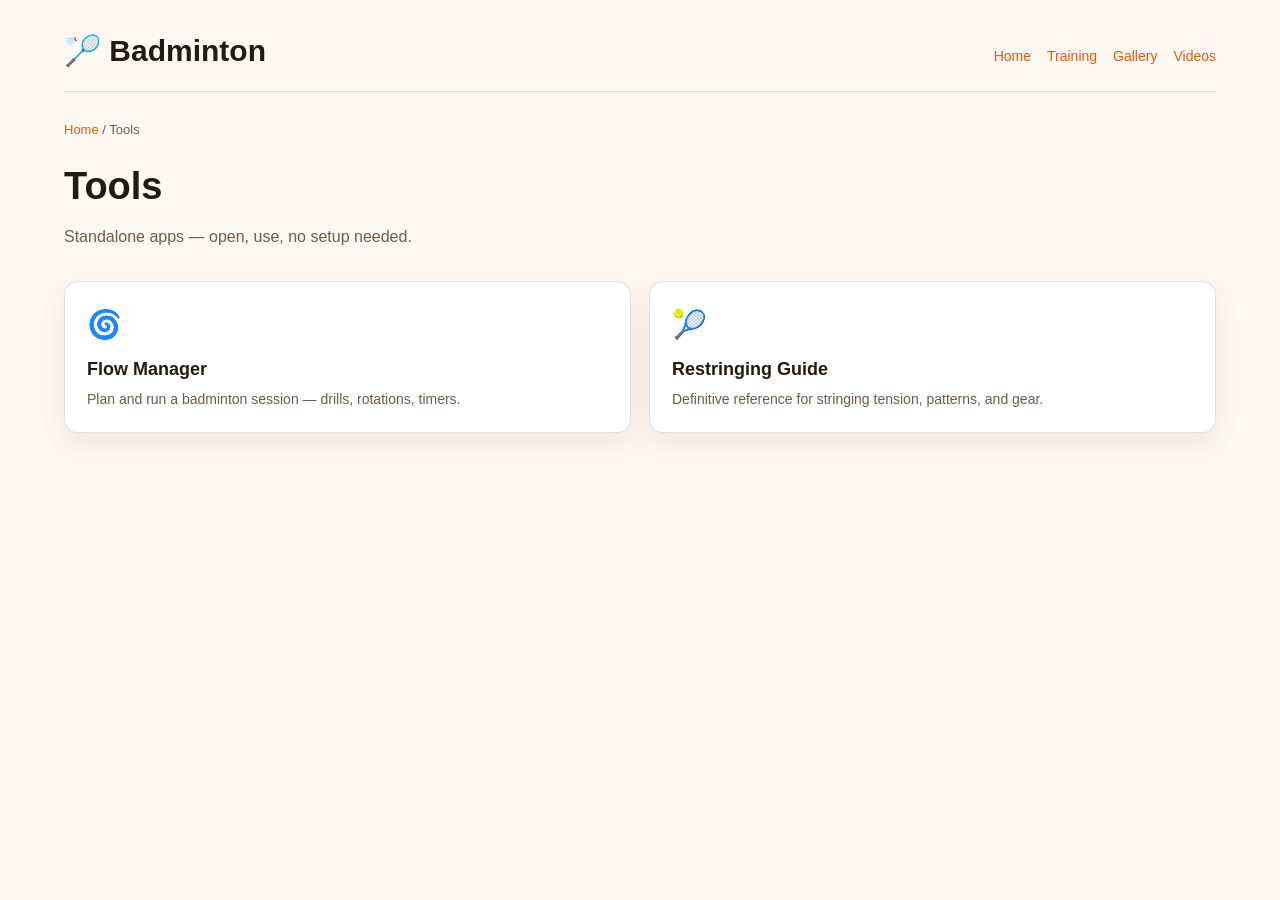
==== tools/index.html @ 5573d3bd "Build badminton.chintangurjar.com site structure Landing page, tools migration, plain-JS Shuttle Sta" ====
<!DOCTYPE html>
<html lang="en">
<head>
  <meta charset="UTF-8">
  <meta name="viewport" content="width=device-width, initial-scale=1.0, viewport-fit=cover">
  <title>Tools — Badminton</title>
  <link rel="stylesheet" href="../assets/css/site.css">
</head>
<body>
  <header class="site-header">
    <div class="brand"><a href="../index.html">🏸 Badminton</a></div>
    <nav>
      <a href="../index.html">Home</a>
      <a href="../training/index.html">Training</a>
      <a href="../media/gallery.html">Gallery</a>
      <a href="../videos/index.html">Videos</a>
    </nav>
  </header>

  <p class="breadcrumb"><a href="../index.html">Home</a> / Tools</p>
  <h1>Tools</h1>
  <p class="tagline">Standalone apps — open, use, no setup needed.</p>

  <div class="card-grid">
    <a class="card" href="flow-manager.html">
      <div class="icon">🌀</div>
      <h3>Flow Manager</h3>
      <p>Plan and run a badminton session — drills, rotations, timers.</p>
    </a>
    <a class="card" href="string-guide.html">
      <div class="icon">🎾</div>
      <h3>Restringing Guide</h3>
      <p>Definitive reference for stringing tension, patterns, and gear.</p>
    </a>
  </div>
</body>
</html>
---- assets/css/site.css ----
:root {
  --bg: #fdf8f1;
  --surface: #ffffff;
  --ink: #241a10;
  --muted: #6b5c4c;
  --accent: #e8590c;
  --accent-ink: #ffffff;
  --line: rgba(36, 26, 16, 0.12);
  --radius: 14px;
  --shadow: 0 10px 30px rgba(36, 26, 16, 0.08);
  --sans: "Nunito", -apple-system, BlinkMacSystemFont, "Segoe UI", Roboto, Helvetica, Arial, sans-serif;
  --display: "Baloo 2", var(--sans);
}

* { box-sizing: border-box; }

html, body {
  margin: 0;
  padding: 0;
  background: var(--bg);
  color: var(--ink);
  font-family: var(--sans);
  line-height: 1.5;
}

body {
  padding: 0 5% 60px;
}

a { color: var(--accent); text-decoration: none; }
a:hover { text-decoration: underline; }

img { max-width: 100%; display: block; }

.site-header {
  display: flex;
  align-items: baseline;
  justify-content: space-between;
  flex-wrap: wrap;
  gap: 8px;
  padding: 28px 0 18px;
  border-bottom: 1px solid var(--line);
  margin-bottom: 28px;
}

.site-header .brand {
  font-family: var(--display);
  font-size: clamp(22px, 4vw, 30px);
  font-weight: 700;
  color: var(--ink);
}

.site-header .brand a { color: inherit; text-decoration: none; }

.site-header nav {
  display: flex;
  gap: 16px;
  flex-wrap: wrap;
  font-size: 14px;
}

.breadcrumb {
  font-size: 13px;
  color: var(--muted);
  margin-bottom: 18px;
}

h1 {
  font-family: var(--display);
  font-size: clamp(26px, 5vw, 38px);
  margin: 0 0 10px;
}

h2 {
  font-family: var(--display);
  font-size: clamp(20px, 3.5vw, 26px);
  margin: 0 0 12px;
}

.tagline {
  color: var(--muted);
  margin: 0 0 32px;
  font-size: 16px;
}

.card-grid {
  display: grid;
  grid-template-columns: repeat(auto-fit, minmax(240px, 1fr));
  gap: 18px;
  margin: 24px 0;
}

.card {
  display: block;
  background: var(--surface);
  border: 1px solid var(--line);
  border-radius: var(--radius);
  padding: 22px;
  box-shadow: var(--shadow);
  color: var(--ink);
  text-decoration: none;
  transition: transform 0.15s ease, box-shadow 0.15s ease;
}

.card:hover {
  transform: translateY(-2px);
  box-shadow: 0 14px 34px rgba(36, 26, 16, 0.12);
  text-decoration: none;
}

.card .icon { font-size: 28px; margin-bottom: 10px; }

.card h3 {
  font-family: var(--display);
  margin: 0 0 6px;
  font-size: 18px;
}

.card p {
  margin: 0;
  color: var(--muted);
  font-size: 14px;
}

.empty-state {
  color: var(--muted);
  border: 1px dashed var(--line);
  border-radius: var(--radius);
  padding: 24px;
  text-align: center;
  font-size: 14px;
}

/* tag filter chips, shared by gallery + videos */
.tag-filter {
  display: flex;
  flex-wrap: wrap;
  gap: 8px;
  margin: 0 0 22px;
}

.tag-chip {
  border: 1px solid var(--line);
  background: var(--surface);
  color: var(--muted);
  border-radius: 999px;
  padding: 6px 14px;
  font-size: 13px;
  cursor: pointer;
}

.tag-chip.active {
  background: var(--accent);
  border-color: var(--accent);
  color: var(--accent-ink);
}

.media-grid {
  display: grid;
  grid-template-columns: repeat(auto-fill, minmax(200px, 1fr));
  gap: 14px;
}

.media-item {
  background: var(--surface);
  border: 1px solid var(--line);
  border-radius: var(--radius);
  overflow: hidden;
  box-shadow: var(--shadow);
}

.media-item img {
  width: 100%;
  aspect-ratio: 4 / 3;
  object-fit: cover;
  background: var(--line);
}

.media-item .meta {
  padding: 10px 12px;
  font-size: 13px;
}

.media-item .meta .title { font-weight: 700; }
.media-item .meta .date { color: var(--muted); font-size: 12px; }

[hidden] { display: none !important; }
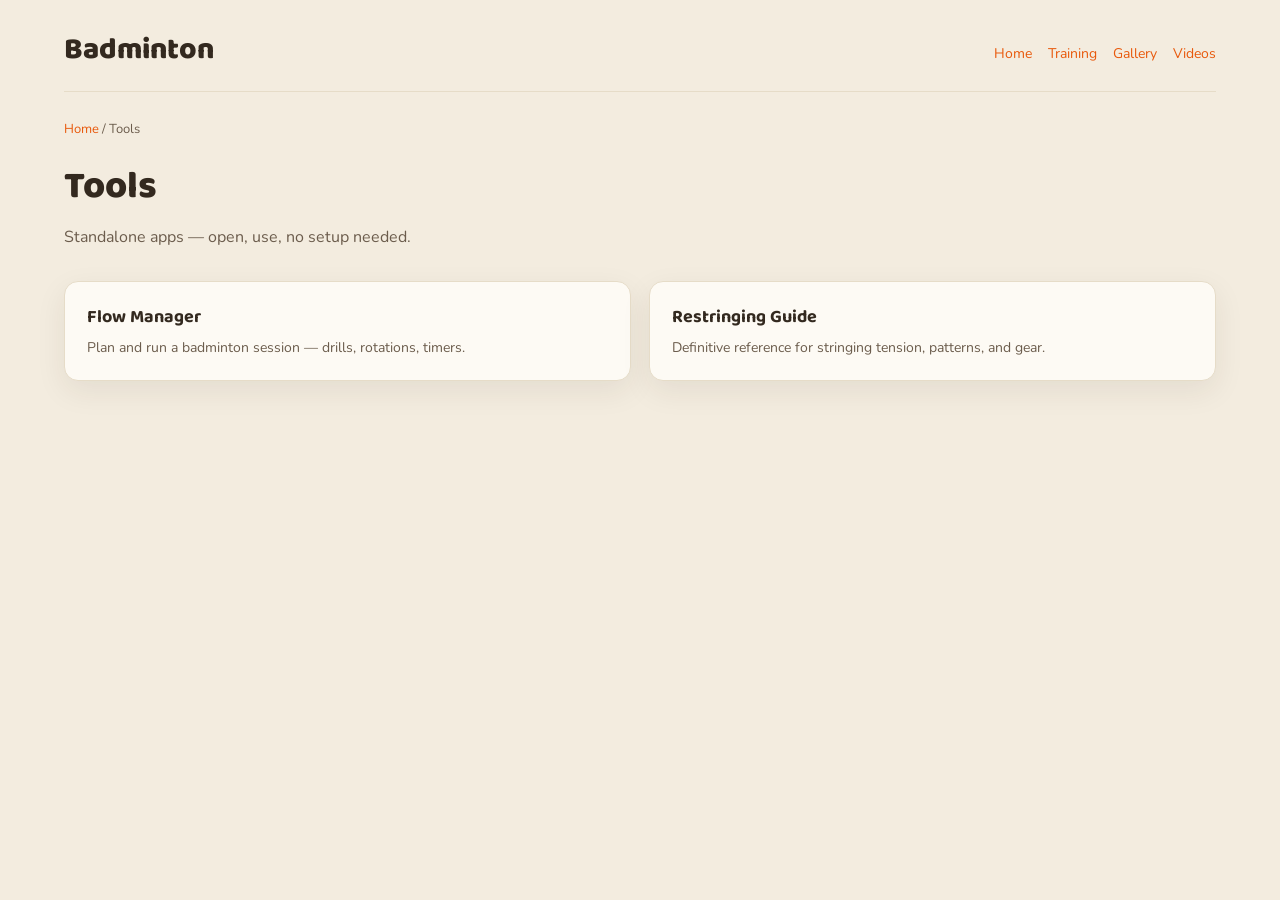
==== commit 88848c4a: "Unify theme, drop public README, add about + first video - Remove README.md from the published repo " ====
--- a/tools/index.html
+++ b/tools/index.html
@@ -8,7 +8,7 @@
 </head>
 <body>
   <header class="site-header">
-    <div class="brand"><a href="../index.html">🏸 Badminton</a></div>
+    <div class="brand"><a href="../index.html">Badminton</a></div>
     <nav>
       <a href="../index.html">Home</a>
       <a href="../training/index.html">Training</a>
@@ -23,12 +23,10 @@
 
   <div class="card-grid">
     <a class="card" href="flow-manager.html">
-      <div class="icon">🌀</div>
       <h3>Flow Manager</h3>
       <p>Plan and run a badminton session — drills, rotations, timers.</p>
     </a>
     <a class="card" href="string-guide.html">
-      <div class="icon">🎾</div>
       <h3>Restringing Guide</h3>
       <p>Definitive reference for stringing tension, patterns, and gear.</p>
     </a>
--- a/assets/css/site.css
+++ b/assets/css/site.css
@@ -1,13 +1,20 @@
+@import url('https://fonts.googleapis.com/css2?family=Baloo+2:wght@600;700;800&family=Nunito:ital,wght@0,400;0,600;0,700;0,800;1,400&display=swap');
+
 :root {
-  --bg: #fdf8f1;
-  --surface: #ffffff;
-  --ink: #241a10;
+  --bg: #f3ecdf;
+  --surface: #fdfaf4;
+  --ink: #33291f;
   --muted: #6b5c4c;
   --accent: #e8590c;
+  --accent-dark: #b23f00;
   --accent-ink: #ffffff;
-  --line: rgba(36, 26, 16, 0.12);
+  --line: #e6dcc8;
+  --teal: #0b7285;
+  --purple: #5f3dc4;
+  --green: #2b8a3e;
+  --amber: #f0a202;
   --radius: 14px;
-  --shadow: 0 10px 30px rgba(36, 26, 16, 0.08);
+  --shadow: 0 10px 30px rgba(51, 41, 31, 0.08);
   --sans: "Nunito", -apple-system, BlinkMacSystemFont, "Segoe UI", Roboto, Helvetica, Arial, sans-serif;
   --display: "Baloo 2", var(--sans);
 }
@@ -28,7 +35,7 @@
 }
 
 a { color: var(--accent); text-decoration: none; }
-a:hover { text-decoration: underline; }
+a:hover { color: var(--accent-dark); text-decoration: underline; }
 
 img { max-width: 100%; display: block; }
 
@@ -45,8 +52,8 @@
 
 .site-header .brand {
   font-family: var(--display);
+  font-weight: 800;
   font-size: clamp(22px, 4vw, 30px);
-  font-weight: 700;
   color: var(--ink);
 }
 
@@ -67,12 +74,14 @@
 
 h1 {
   font-family: var(--display);
+  font-weight: 800;
   font-size: clamp(26px, 5vw, 38px);
   margin: 0 0 10px;
 }
 
 h2 {
   font-family: var(--display);
+  font-weight: 800;
   font-size: clamp(20px, 3.5vw, 26px);
   margin: 0 0 12px;
 }
@@ -82,6 +91,19 @@
   margin: 0 0 32px;
   font-size: 16px;
 }
+
+.about {
+  background: var(--surface);
+  border: 1px solid var(--line);
+  border-radius: var(--radius);
+  padding: 22px 26px;
+  margin: 0 0 32px;
+  box-shadow: var(--shadow);
+}
+
+.about h2 { margin-top: 0; }
+.about p { margin: 0 0 10px; }
+.about p:last-child { margin-bottom: 0; }
 
 .card-grid {
   display: grid;
@@ -99,19 +121,18 @@
   box-shadow: var(--shadow);
   color: var(--ink);
   text-decoration: none;
-  transition: transform 0.15s ease, box-shadow 0.15s ease;
+  transition: transform 0.15s ease, border-color 0.15s ease;
 }
 
 .card:hover {
   transform: translateY(-2px);
-  box-shadow: 0 14px 34px rgba(36, 26, 16, 0.12);
+  border-color: var(--accent);
   text-decoration: none;
 }
 
-.card .icon { font-size: 28px; margin-bottom: 10px; }
-
 .card h3 {
   font-family: var(--display);
+  font-weight: 700;
   margin: 0 0 6px;
   font-size: 18px;
 }
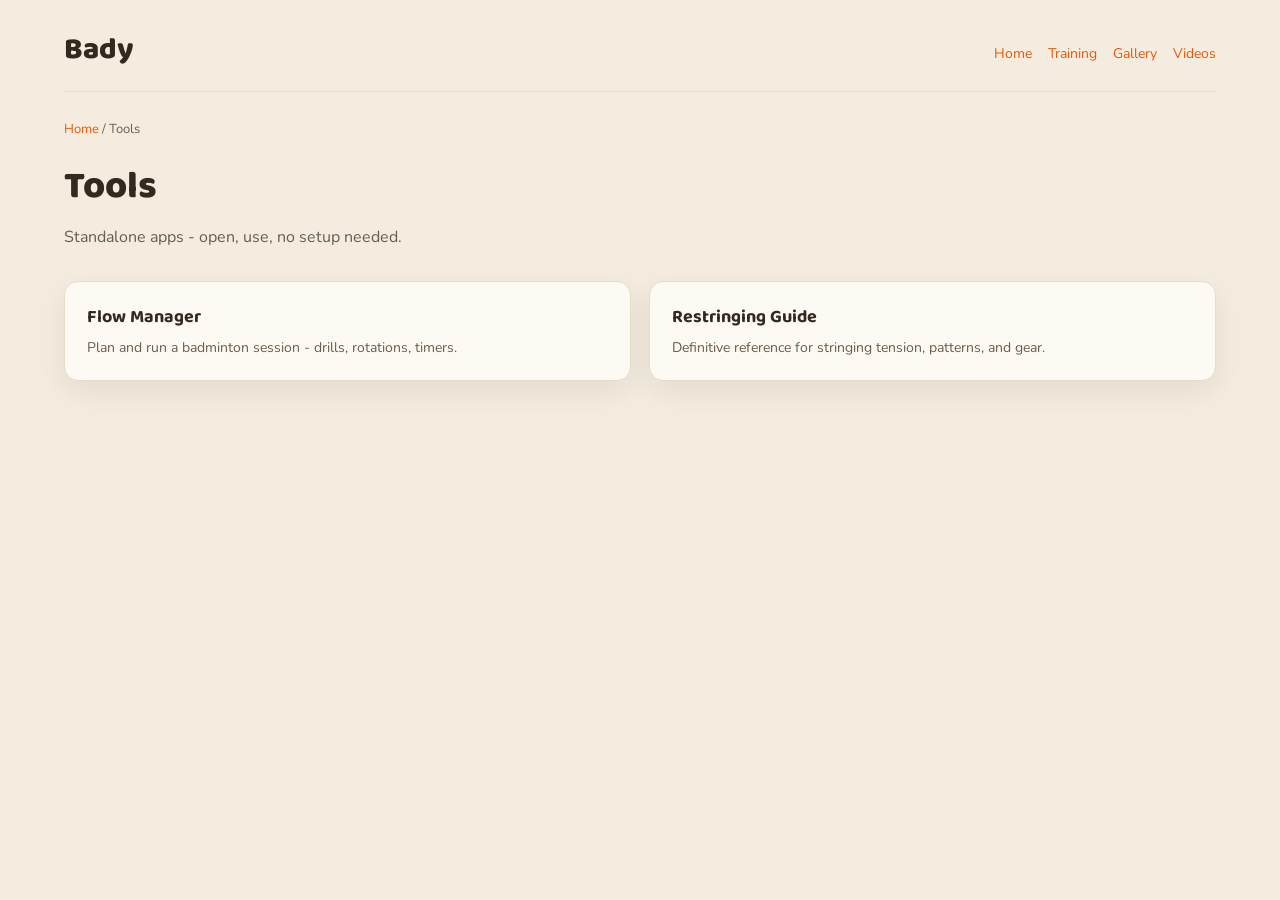
==== commit 3923bdd2: "Rebrand to Bady, reskin tool pages, fix gallery lightbox - Single site name "Bady" everywhere instea" ====
--- a/tools/index.html
+++ b/tools/index.html
@@ -3,12 +3,12 @@
 <head>
   <meta charset="UTF-8">
   <meta name="viewport" content="width=device-width, initial-scale=1.0, viewport-fit=cover">
-  <title>Tools — Badminton</title>
+  <title>Tools - Bady</title>
   <link rel="stylesheet" href="../assets/css/site.css">
 </head>
 <body>
   <header class="site-header">
-    <div class="brand"><a href="../index.html">Badminton</a></div>
+    <div class="brand"><a href="../index.html">Bady</a></div>
     <nav>
       <a href="../index.html">Home</a>
       <a href="../training/index.html">Training</a>
@@ -19,12 +19,12 @@
 
   <p class="breadcrumb"><a href="../index.html">Home</a> / Tools</p>
   <h1>Tools</h1>
-  <p class="tagline">Standalone apps — open, use, no setup needed.</p>
+  <p class="tagline">Standalone apps - open, use, no setup needed.</p>
 
   <div class="card-grid">
     <a class="card" href="flow-manager.html">
       <h3>Flow Manager</h3>
-      <p>Plan and run a badminton session — drills, rotations, timers.</p>
+      <p>Plan and run a badminton session - drills, rotations, timers.</p>
     </a>
     <a class="card" href="string-guide.html">
       <h3>Restringing Guide</h3>
--- a/assets/css/site.css
+++ b/assets/css/site.css
@@ -195,6 +195,7 @@
   aspect-ratio: 4 / 3;
   object-fit: cover;
   background: var(--line);
+  cursor: zoom-in;
 }
 
 .media-item .meta {
@@ -205,4 +206,38 @@
 .media-item .meta .title { font-weight: 700; }
 .media-item .meta .date { color: var(--muted); font-size: 12px; }
 
+.lightbox {
+  position: fixed;
+  inset: 0;
+  background: rgba(51, 41, 31, 0.85);
+  display: flex;
+  align-items: center;
+  justify-content: center;
+  padding: 5vh 5%;
+  z-index: 30;
+  cursor: zoom-out;
+}
+
+.lightbox img {
+  max-width: 100%;
+  max-height: 90vh;
+  border-radius: 8px;
+  cursor: default;
+}
+
+.lightbox-close {
+  position: fixed;
+  top: 20px;
+  right: 5%;
+  width: 40px;
+  height: 40px;
+  border-radius: 50%;
+  border: 2px solid var(--line);
+  background: var(--surface);
+  font-size: 18px;
+  font-weight: 800;
+  cursor: pointer;
+  color: var(--ink);
+}
+
 [hidden] { display: none !important; }
